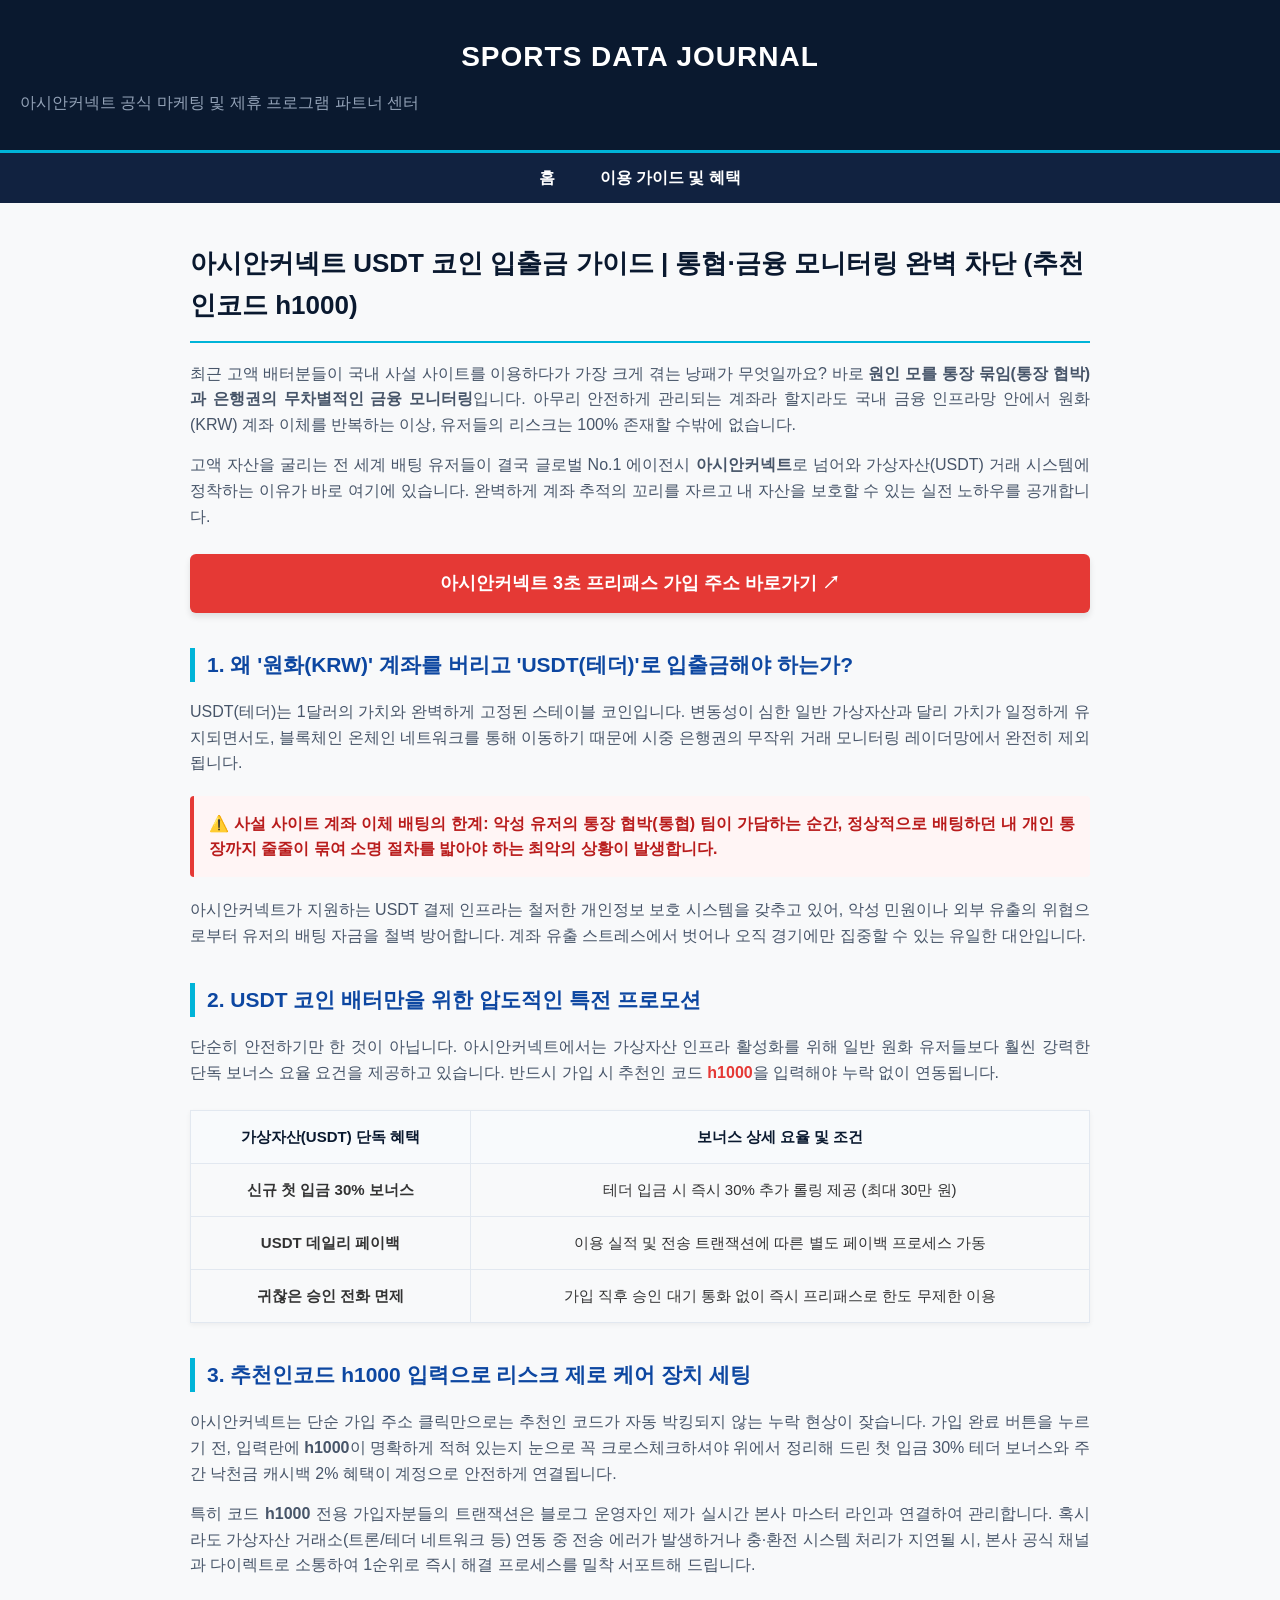
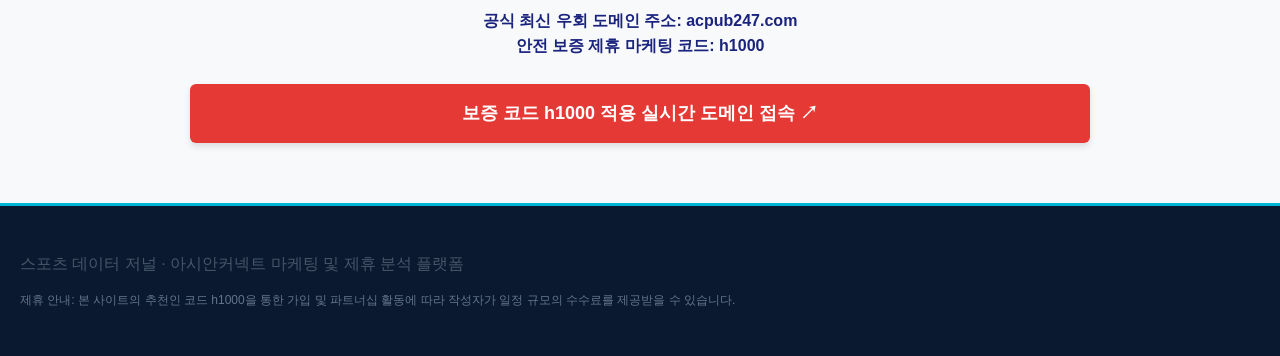
==== crypto-guide.html @ c6cddd41 "Rename Crpyto-guide.html to crypto-guide.html" ====
<!DOCTYPE html>
<html lang="ko">
<head>
    <meta charset="UTF-8">
    <meta name="viewport" content="width=device-width, initial-scale=1.0">
    <title>아시안커넥트 USDT 코인 입출금 가이드 | 통협·금융 모니터링 완벽 차단 (추천인코드 h1000)</title>
    <style>
        body { font-family: 'Noto Sans KR', sans-serif; line-height: 1.6; margin: 0; padding: 0; color: #333; background-color: #f8f9fa; }
        header { background: #0a192f; color: #fff; padding: 35px 20px; text-align: center; border-bottom: 3px solid #00b4d8; }
        header h1 { margin: 0; font-size: 28px; letter-spacing: 1px; }
        header p { margin: 10px 0 0 0; color: #94a3b8; font-size: 16px; }
        nav { background: #112240; padding: 12px; text-align: center; position: sticky; top: 0; z-index: 1000; }
        nav a { color: #fff; margin: 0 20px; font-weight: bold; text-decoration: none; font-size: 16px; }
        nav a:hover { color: #00b4d8; }
        .container { max-width: 900px; margin: 40px auto; padding: 0 20px; }
        h1.post-title { color: #0a192f; border-bottom: 2px solid #00b4d8; padding-bottom: 15px; font-size: 26px; }
        h2 { color: #0d47a1; margin-top: 35px; font-size: 21px; border-left: 5px solid #00b4d8; padding-left: 12px; }
        p { margin: 15px 0; text-align: justify; color: #475569; font-size: 16px; }
        .highlight { font-weight: bold; color: #e53935; }
        .alert-box { background-color: #fff5f5; border-left: 4px solid #e53935; padding: 15px; margin: 20px 0; border-radius: 4px; }
        .alert-box p { color: #b91c1c; margin: 0; font-weight: bold; }
        .link-btn { display: block; text-align: center; background: #e53935; color: white; padding: 15px; text-decoration: none; font-weight: bold; border-radius: 6px; margin: 25px 0; font-size: 18px; box-shadow: 0 4px 6px rgba(0,0,0,0.1); transition: background 0.3s; }
        .link-btn:hover { background: #d32f2f; }
        table { width: 100%; border-collapse: collapse; margin: 25px 0; box-shadow: 0 2px 5px rgba(0,0,0,0.05); }
        th, td { border: 1px solid #e2e8f0; padding: 14px; text-align: center; font-size: 15px; }
        th { background-color: #f8fafc; font-weight: bold; color: #0a192f; }
        footer { text-align: center; padding: 30px 20px; background: #0a192f; color: #94a3b8; font-size: 14px; margin-top: 60px; border-top: 3px solid #00b4d8; }
    </style>
</head>
<body>

<header>
    <h1>SPORTS DATA JOURNAL</h1>
    <p>아시안커넥트 공식 마케팅 및 제휴 프로그램 파트너 센터</p>
</header>

<nav>
    <a href="index.html">홈</a>
    <a href="football.html">이용 가이드 및 혜택</a>
</nav>

<div class="container">
    <h1 class="post-title">아시안커넥트 USDT 코인 입출금 가이드 | 통협·금융 모니터링 완벽 차단 (추천인코드 h1000)</h1>
    
    <p>최근 고액 배터분들이 국내 사설 사이트를 이용하다가 가장 크게 겪는 낭패가 무엇일까요? 바로 <strong>원인 모를 통장 묶임(통장 협박)과 은행권의 무차별적인 금융 모니터링</strong>입니다. 아무리 안전하게 관리되는 계좌라 할지라도 국내 금융 인프라망 안에서 원화(KRW) 계좌 이체를 반복하는 이상, 유저들의 리스크는 100% 존재할 수밖에 없습니다.</p>
    
    <p>고액 자산을 굴리는 전 세계 배팅 유저들이 결국 글로벌 No.1 에이전시 <strong>아시안커넥트</strong>로 넘어와 가상자산(USDT) 거래 시스템에 정착하는 이유가 바로 여기에 있습니다. 완벽하게 계좌 추적의 꼬리를 자르고 내 자산을 보호할 수 있는 실전 노하우를 공개합니다.</p>

    <a href="https://acpub247.com" target="_blank" class="link-btn">아시안커넥트 3초 프리패스 가입 주소 바로가기 ↗</a>

    <h2>1. 왜 '원화(KRW)' 계좌를 버리고 'USDT(테더)'로 입출금해야 하는가?</h2>
    <p>USDT(테더)는 1달러의 가치와 완벽하게 고정된 스테이블 코인입니다. 변동성이 심한 일반 가상자산과 달리 가치가 일정하게 유지되면서도, 블록체인 온체인 네트워크를 통해 이동하기 때문에 시중 은행권의 무작위 거래 모니터링 레이더망에서 완전히 제외됩니다.</p>
    
    <div class="alert-box">
        <p>⚠️ 사설 사이트 계좌 이체 배팅의 한계: 악성 유저의 통장 협박(통협) 팀이 가담하는 순간, 정상적으로 배팅하던 내 개인 통장까지 줄줄이 묶여 소명 절차를 밟아야 하는 최악의 상황이 발생합니다.</p>
    </div>
    
    <p>아시안커넥트가 지원하는 USDT 결제 인프라는 철저한 개인정보 보호 시스템을 갖추고 있어, 악성 민원이나 외부 유출의 위협으로부터 유저의 배팅 자금을 철벽 방어합니다. 계좌 유출 스트레스에서 벗어나 오직 경기에만 집중할 수 있는 유일한 대안입니다.</p>

    <h2>2. USDT 코인 배터만을 위한 압도적인 특전 프로모션</h2>
    <p>단순히 안전하기만 한 것이 아닙니다. 아시안커넥트에서는 가상자산 인프라 활성화를 위해 일반 원화 유저들보다 훨씬 강력한 단독 보너스 요율 요건을 제공하고 있습니다. 반드시 가입 시 추천인 코드 <span class="highlight">h1000</span>을 입력해야 누락 없이 연동됩니다.</p>

    <table>
        <thead>
            <tr>
                <th>가상자산(USDT) 단독 혜택</th>
                <th>보너스 상세 요율 및 조건</th>
            </tr>
        </thead>
        <tbody>
            <tr>
                <td><strong>신규 첫 입금 30% 보너스</strong></td>
                <td>테더 입금 시 즉시 30% 추가 롤링 제공 (최대 30만 원)</td>
            </tr>
            <tr>
                <td><strong>USDT 데일리 페이백</strong></td>
                <td>이용 실적 및 전송 트랜잭션에 따른 별도 페이백 프로세스 가동</td>
            </tr>
            <tr>
                <td><strong>귀찮은 승인 전화 면제</strong></td>
                <td>가입 직후 승인 대기 통화 없이 즉시 프리패스로 한도 무제한 이용</td>
            </tr>
        </tbody>
    </table>

    <h2>3. 추천인코드 h1000 입력으로 리스크 제로 케어 장치 세팅</h2>
    <p>아시안커넥트는 단순 가입 주소 클릭만으로는 추천인 코드가 자동 박킹되지 않는 누락 현상이 잦습니다. 가입 완료 버튼을 누르기 전, 입력란에 <strong>h1000</strong>이 명확하게 적혀 있는지 눈으로 꼭 크로스체크하셔야 위에서 정리해 드린 첫 입금 30% 테더 보너스와 주간 낙천금 캐시백 2% 혜택이 계정으로 안전하게 연결됩니다.</p>
    
    <p>특히 코드 <strong>h1000</strong> 전용 가입자분들의 트랜잭션은 블로그 운영자인 제가 실시간 본사 마스터 라인과 연결하여 관리합니다. 혹시라도 가상자산 거래소(트론/테더 네트워크 등) 연동 중 전송 에러가 발생하거나 충·환전 시스템 처리가 지연될 시, 본사 공식 채널과 다이렉트로 소통하여 1순위로 즉시 해결 프로세스를 밀착 서포트해 드립니다.</p>

    <p style="font-weight: bold; text-align: center; color: #1a237e; margin-top: 30px;">공식 최신 우회 도메인 주소: acpub247.com<br>안전 보증 제휴 마케팅 코드: h1000</p>
    
    <a href="https://acpub247.com" target="_blank" class="link-btn">보증 코드 h1000 적용 실시간 도메인 접속 ↗</a>
</div>

<footer>
    <p>스포츠 데이터 저널 · 아시안커넥트 마케팅 및 제휴 분석 플랫폼</p>
    <p style="font-size: 12px; color: #64748b; margin-top: 10px;">제휴 안내: 본 사이트의 추천인 코드 h1000을 통한 가입 및 파트너십 활동에 따라 작성자가 일정 규모의 수수료를 제공받을 수 있습니다.</p>
</footer>

</body>
</html>
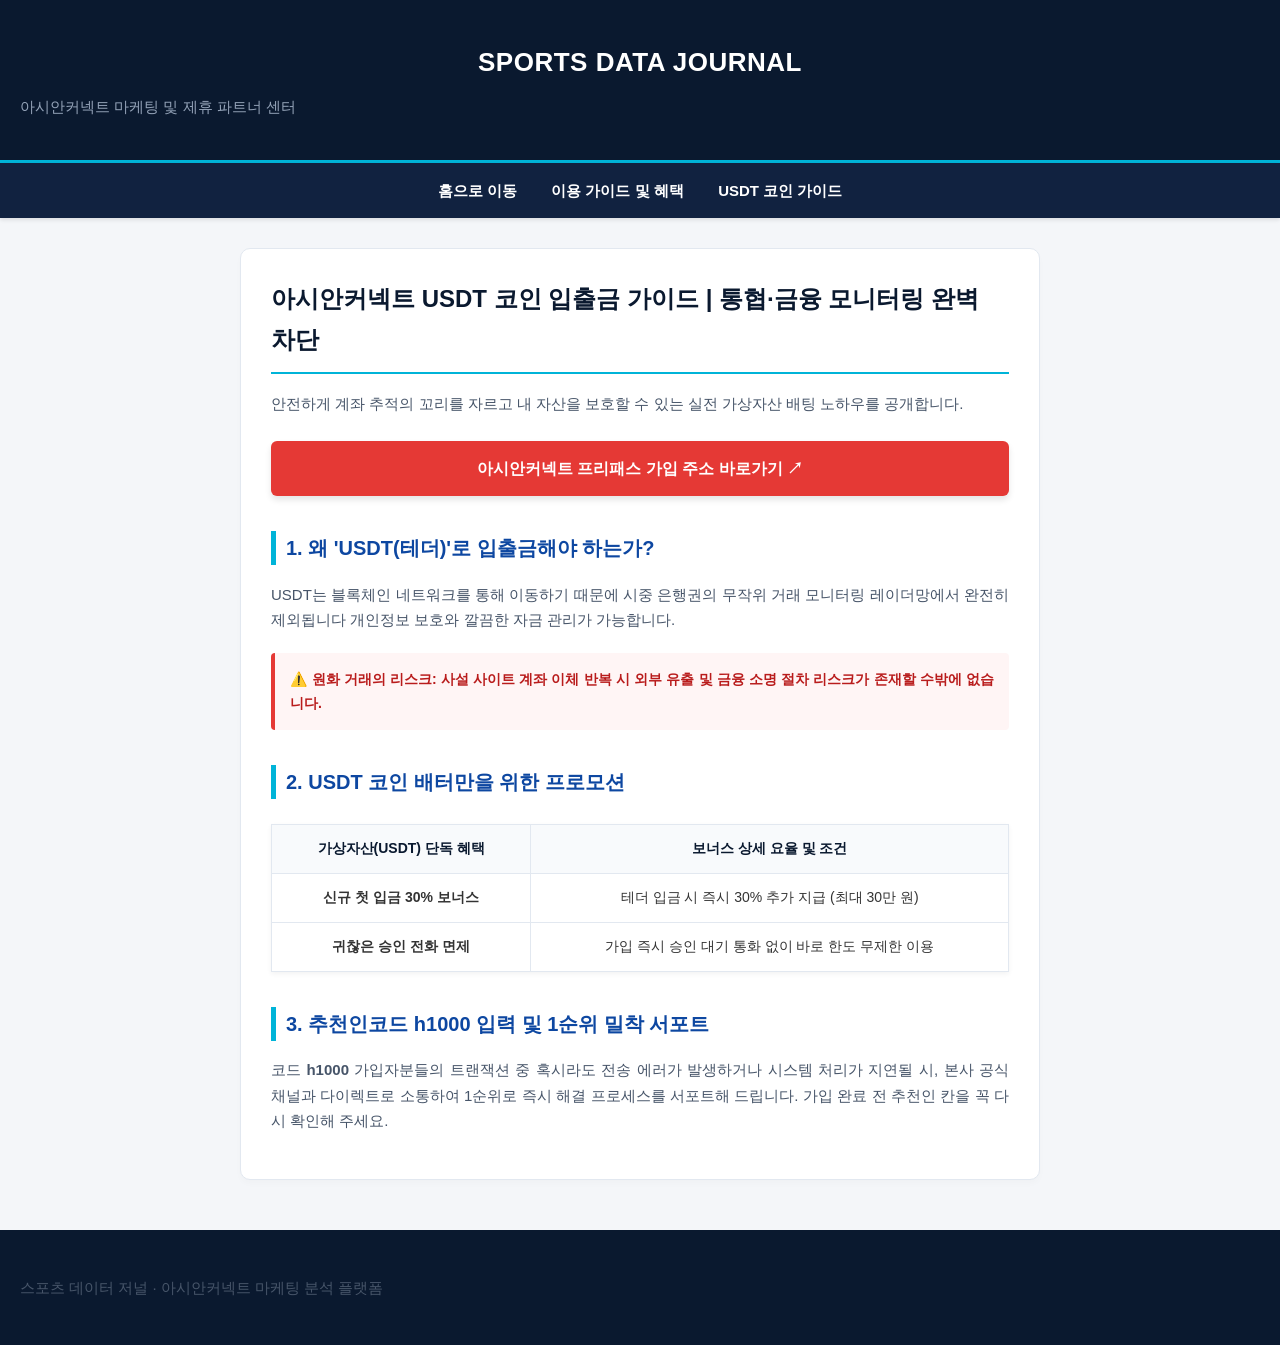
==== commit 46e7e620: "Update crypto-guide.html" ====
--- a/crypto-guide.html
+++ b/crypto-guide.html
@@ -3,100 +3,81 @@
 <head>
     <meta charset="UTF-8">
     <meta name="viewport" content="width=device-width, initial-scale=1.0">
-    <title>아시안커넥트 USDT 코인 입출금 가이드 | 통협·금융 모니터링 완벽 차단 (추천인코드 h1000)</title>
+    <title>아시안커넥트 USDT 코인 입출금 가이드 | 추천인코드 h1000</title>
     <style>
-        body { font-family: 'Noto Sans KR', sans-serif; line-height: 1.6; margin: 0; padding: 0; color: #333; background-color: #f8f9fa; }
-        header { background: #0a192f; color: #fff; padding: 35px 20px; text-align: center; border-bottom: 3px solid #00b4d8; }
-        header h1 { margin: 0; font-size: 28px; letter-spacing: 1px; }
-        header p { margin: 10px 0 0 0; color: #94a3b8; font-size: 16px; }
-        nav { background: #112240; padding: 12px; text-align: center; position: sticky; top: 0; z-index: 1000; }
-        nav a { color: #fff; margin: 0 20px; font-weight: bold; text-decoration: none; font-size: 16px; }
+        * { box-sizing: border-box; }
+        body { font-family: 'Noto Sans KR', sans-serif; line-height: 1.7; margin: 0; padding: 0; color: #333; background-color: #f4f6f9; }
+        header { background: #0a192f; color: #fff; padding: 40px 20px; text-align: center; border-bottom: 3px solid #00b4d8; }
+        header h1 { margin: 0; font-size: 26px; font-weight: 700; letter-spacing: 0.5px; }
+        header p { margin: 10px 0 0 0; color: #94a3b8; font-size: 15px; }
+        nav { background: #112240; padding: 14px; text-align: center; position: sticky; top: 0; z-index: 1000; box-shadow: 0 2px 4px rgba(0,0,0,0.1); }
+        nav a { color: #fff; margin: 0 15px; font-weight: bold; text-decoration: none; font-size: 15px; transition: color 0.2s; }
         nav a:hover { color: #00b4d8; }
-        .container { max-width: 900px; margin: 40px auto; padding: 0 20px; }
-        h1.post-title { color: #0a192f; border-bottom: 2px solid #00b4d8; padding-bottom: 15px; font-size: 26px; }
-        h2 { color: #0d47a1; margin-top: 35px; font-size: 21px; border-left: 5px solid #00b4d8; padding-left: 12px; }
-        p { margin: 15px 0; text-align: justify; color: #475569; font-size: 16px; }
-        .highlight { font-weight: bold; color: #e53935; }
+        .container { max-width: 800px; margin: 30px auto; padding: 0 20px; background: #fff; border: 1px solid #e2e8f0; border-radius: 10px; box-shadow: 0 4px 6px rgba(0,0,0,0.02); }
+        .content-area { padding: 30px 10px; }
+        h1.post-title { color: #0a192f; border-bottom: 2px solid #00b4d8; padding-bottom: 12px; font-size: 24px; margin-top: 0; }
+        h2 { color: #0d47a1; margin-top: 35px; font-size: 20px; border-left: 5px solid #00b4d8; padding-left: 10px; }
+        p { margin: 15px 0; text-align: justify; color: #475569; font-size: 15px; }
         .alert-box { background-color: #fff5f5; border-left: 4px solid #e53935; padding: 15px; margin: 20px 0; border-radius: 4px; }
-        .alert-box p { color: #b91c1c; margin: 0; font-weight: bold; }
-        .link-btn { display: block; text-align: center; background: #e53935; color: white; padding: 15px; text-decoration: none; font-weight: bold; border-radius: 6px; margin: 25px 0; font-size: 18px; box-shadow: 0 4px 6px rgba(0,0,0,0.1); transition: background 0.3s; }
+        .alert-box p { color: #b91c1c; margin: 0; font-weight: bold; font-size: 14px; }
+        .link-btn { display: block; text-align: center; background: #e53935; color: white; padding: 14px; text-decoration: none; font-weight: bold; border-radius: 6px; margin: 25px 0; font-size: 16px; box-shadow: 0 4px 6px rgba(0,0,0,0.1); transition: background 0.3s; }
         .link-btn:hover { background: #d32f2f; }
         table { width: 100%; border-collapse: collapse; margin: 25px 0; box-shadow: 0 2px 5px rgba(0,0,0,0.05); }
-        th, td { border: 1px solid #e2e8f0; padding: 14px; text-align: center; font-size: 15px; }
+        th, td { border: 1px solid #e2e8f0; padding: 12px; text-align: center; font-size: 14px; }
         th { background-color: #f8fafc; font-weight: bold; color: #0a192f; }
-        footer { text-align: center; padding: 30px 20px; background: #0a192f; color: #94a3b8; font-size: 14px; margin-top: 60px; border-top: 3px solid #00b4d8; }
+        footer { text-align: center; padding: 30px 20px; background: #0a192f; color: #94a3b8; font-size: 13px; margin-top: 50px; }
     </style>
 </head>
 <body>
-
 <header>
     <h1>SPORTS DATA JOURNAL</h1>
-    <p>아시안커넥트 공식 마케팅 및 제휴 프로그램 파트너 센터</p>
+    <p>아시안커넥트 마케팅 및 제휴 파트너 센터</p>
 </header>
+<nav>
+    <a href="./index.html">홈으로 이동</a>
+    <a href="./football.html">이용 가이드 및 혜택</a>
+    <a href="./crypto-guide.html">USDT 코인 가이드</a>
+</nav>
+<div class="container">
+    <div class="content-area">
+        <h1 class="post-title">아시안커넥트 USDT 코인 입출금 가이드 | 통협·금융 모니터링 완벽 차단</h1>
+        <p>안전하게 계좌 추적의 꼬리를 자르고 내 자산을 보호할 수 있는 실전 가상자산 배팅 노하우를 공개합니다.</p>
 
-<nav>
-    <a href="index.html">홈</a>
-    <a href="football.html">이용 가이드 및 혜택</a>
-</nav>
+        <a href="https://acpub247.com" target="_blank" class="link-btn">아시안커넥트 프리패스 가입 주소 바로가기 ↗</a>
 
-<div class="container">
-    <h1 class="post-title">아시안커넥트 USDT 코인 입출금 가이드 | 통협·금융 모니터링 완벽 차단 (추천인코드 h1000)</h1>
-    
-    <p>최근 고액 배터분들이 국내 사설 사이트를 이용하다가 가장 크게 겪는 낭패가 무엇일까요? 바로 <strong>원인 모를 통장 묶임(통장 협박)과 은행권의 무차별적인 금융 모니터링</strong>입니다. 아무리 안전하게 관리되는 계좌라 할지라도 국내 금융 인프라망 안에서 원화(KRW) 계좌 이체를 반복하는 이상, 유저들의 리스크는 100% 존재할 수밖에 없습니다.</p>
-    
-    <p>고액 자산을 굴리는 전 세계 배팅 유저들이 결국 글로벌 No.1 에이전시 <strong>아시안커넥트</strong>로 넘어와 가상자산(USDT) 거래 시스템에 정착하는 이유가 바로 여기에 있습니다. 완벽하게 계좌 추적의 꼬리를 자르고 내 자산을 보호할 수 있는 실전 노하우를 공개합니다.</p>
+        <h2>1. 왜 'USDT(테더)'로 입출금해야 하는가?</h2>
+        <p>USDT는 블록체인 네트워크를 통해 이동하기 때문에 시중 은행권의 무작위 거래 모니터링 레이더망에서 완전히 제외됩니다 개인정보 보호와 깔끔한 자금 관리가 가능합니다.</p>
+        
+        <div class="alert-box">
+            <p>⚠️ 원화 거래의 리스크: 사설 사이트 계좌 이체 반복 시 외부 유출 및 금융 소명 절차 리스크가 존재할 수밖에 없습니다.</p>
+        </div>
 
-    <a href="https://acpub247.com" target="_blank" class="link-btn">아시안커넥트 3초 프리패스 가입 주소 바로가기 ↗</a>
+        <h2>2. USDT 코인 배터만을 위한 프로모션</h2>
+        <table>
+            <thead>
+                <tr>
+                    <th>가상자산(USDT) 단독 혜택</th>
+                    <th>보너스 상세 요율 및 조건</th>
+                </tr>
+            </thead>
+            <tbody>
+                <tr>
+                    <td><strong>신규 첫 입금 30% 보너스</strong></td>
+                    <td>테더 입금 시 즉시 30% 추가 지급 (최대 30만 원)</td>
+                </tr>
+                <tr>
+                    <td><strong>귀찮은 승인 전화 면제</strong></td>
+                    <td>가입 즉시 승인 대기 통화 없이 바로 한도 무제한 이용</td>
+                </tr>
+            </tbody>
+        </table>
 
-    <h2>1. 왜 '원화(KRW)' 계좌를 버리고 'USDT(테더)'로 입출금해야 하는가?</h2>
-    <p>USDT(테더)는 1달러의 가치와 완벽하게 고정된 스테이블 코인입니다. 변동성이 심한 일반 가상자산과 달리 가치가 일정하게 유지되면서도, 블록체인 온체인 네트워크를 통해 이동하기 때문에 시중 은행권의 무작위 거래 모니터링 레이더망에서 완전히 제외됩니다.</p>
-    
-    <div class="alert-box">
-        <p>⚠️ 사설 사이트 계좌 이체 배팅의 한계: 악성 유저의 통장 협박(통협) 팀이 가담하는 순간, 정상적으로 배팅하던 내 개인 통장까지 줄줄이 묶여 소명 절차를 밟아야 하는 최악의 상황이 발생합니다.</p>
+        <h2>3. 추천인코드 h1000 입력 및 1순위 밀착 서포트</h2>
+        <p>코드 <strong>h1000</strong> 가입자분들의 트랜잭션 중 혹시라도 전송 에러가 발생하거나 시스템 처리가 지연될 시, 본사 공식 채널과 다이렉트로 소통하여 1순위로 즉시 해결 프로세스를 서포트해 드립니다. 가입 완료 전 추천인 칸을 꼭 다시 확인해 주세요.</p>
     </div>
-    
-    <p>아시안커넥트가 지원하는 USDT 결제 인프라는 철저한 개인정보 보호 시스템을 갖추고 있어, 악성 민원이나 외부 유출의 위협으로부터 유저의 배팅 자금을 철벽 방어합니다. 계좌 유출 스트레스에서 벗어나 오직 경기에만 집중할 수 있는 유일한 대안입니다.</p>
-
-    <h2>2. USDT 코인 배터만을 위한 압도적인 특전 프로모션</h2>
-    <p>단순히 안전하기만 한 것이 아닙니다. 아시안커넥트에서는 가상자산 인프라 활성화를 위해 일반 원화 유저들보다 훨씬 강력한 단독 보너스 요율 요건을 제공하고 있습니다. 반드시 가입 시 추천인 코드 <span class="highlight">h1000</span>을 입력해야 누락 없이 연동됩니다.</p>
-
-    <table>
-        <thead>
-            <tr>
-                <th>가상자산(USDT) 단독 혜택</th>
-                <th>보너스 상세 요율 및 조건</th>
-            </tr>
-        </thead>
-        <tbody>
-            <tr>
-                <td><strong>신규 첫 입금 30% 보너스</strong></td>
-                <td>테더 입금 시 즉시 30% 추가 롤링 제공 (최대 30만 원)</td>
-            </tr>
-            <tr>
-                <td><strong>USDT 데일리 페이백</strong></td>
-                <td>이용 실적 및 전송 트랜잭션에 따른 별도 페이백 프로세스 가동</td>
-            </tr>
-            <tr>
-                <td><strong>귀찮은 승인 전화 면제</strong></td>
-                <td>가입 직후 승인 대기 통화 없이 즉시 프리패스로 한도 무제한 이용</td>
-            </tr>
-        </tbody>
-    </table>
-
-    <h2>3. 추천인코드 h1000 입력으로 리스크 제로 케어 장치 세팅</h2>
-    <p>아시안커넥트는 단순 가입 주소 클릭만으로는 추천인 코드가 자동 박킹되지 않는 누락 현상이 잦습니다. 가입 완료 버튼을 누르기 전, 입력란에 <strong>h1000</strong>이 명확하게 적혀 있는지 눈으로 꼭 크로스체크하셔야 위에서 정리해 드린 첫 입금 30% 테더 보너스와 주간 낙천금 캐시백 2% 혜택이 계정으로 안전하게 연결됩니다.</p>
-    
-    <p>특히 코드 <strong>h1000</strong> 전용 가입자분들의 트랜잭션은 블로그 운영자인 제가 실시간 본사 마스터 라인과 연결하여 관리합니다. 혹시라도 가상자산 거래소(트론/테더 네트워크 등) 연동 중 전송 에러가 발생하거나 충·환전 시스템 처리가 지연될 시, 본사 공식 채널과 다이렉트로 소통하여 1순위로 즉시 해결 프로세스를 밀착 서포트해 드립니다.</p>
-
-    <p style="font-weight: bold; text-align: center; color: #1a237e; margin-top: 30px;">공식 최신 우회 도메인 주소: acpub247.com<br>안전 보증 제휴 마케팅 코드: h1000</p>
-    
-    <a href="https://acpub247.com" target="_blank" class="link-btn">보증 코드 h1000 적용 실시간 도메인 접속 ↗</a>
 </div>
-
 <footer>
-    <p>스포츠 데이터 저널 · 아시안커넥트 마케팅 및 제휴 분석 플랫폼</p>
-    <p style="font-size: 12px; color: #64748b; margin-top: 10px;">제휴 안내: 본 사이트의 추천인 코드 h1000을 통한 가입 및 파트너십 활동에 따라 작성자가 일정 규모의 수수료를 제공받을 수 있습니다.</p>
+    <p>스포츠 데이터 저널 · 아시안커넥트 마케팅 분석 플랫폼</p>
 </footer>
-
 </body>
 </html>
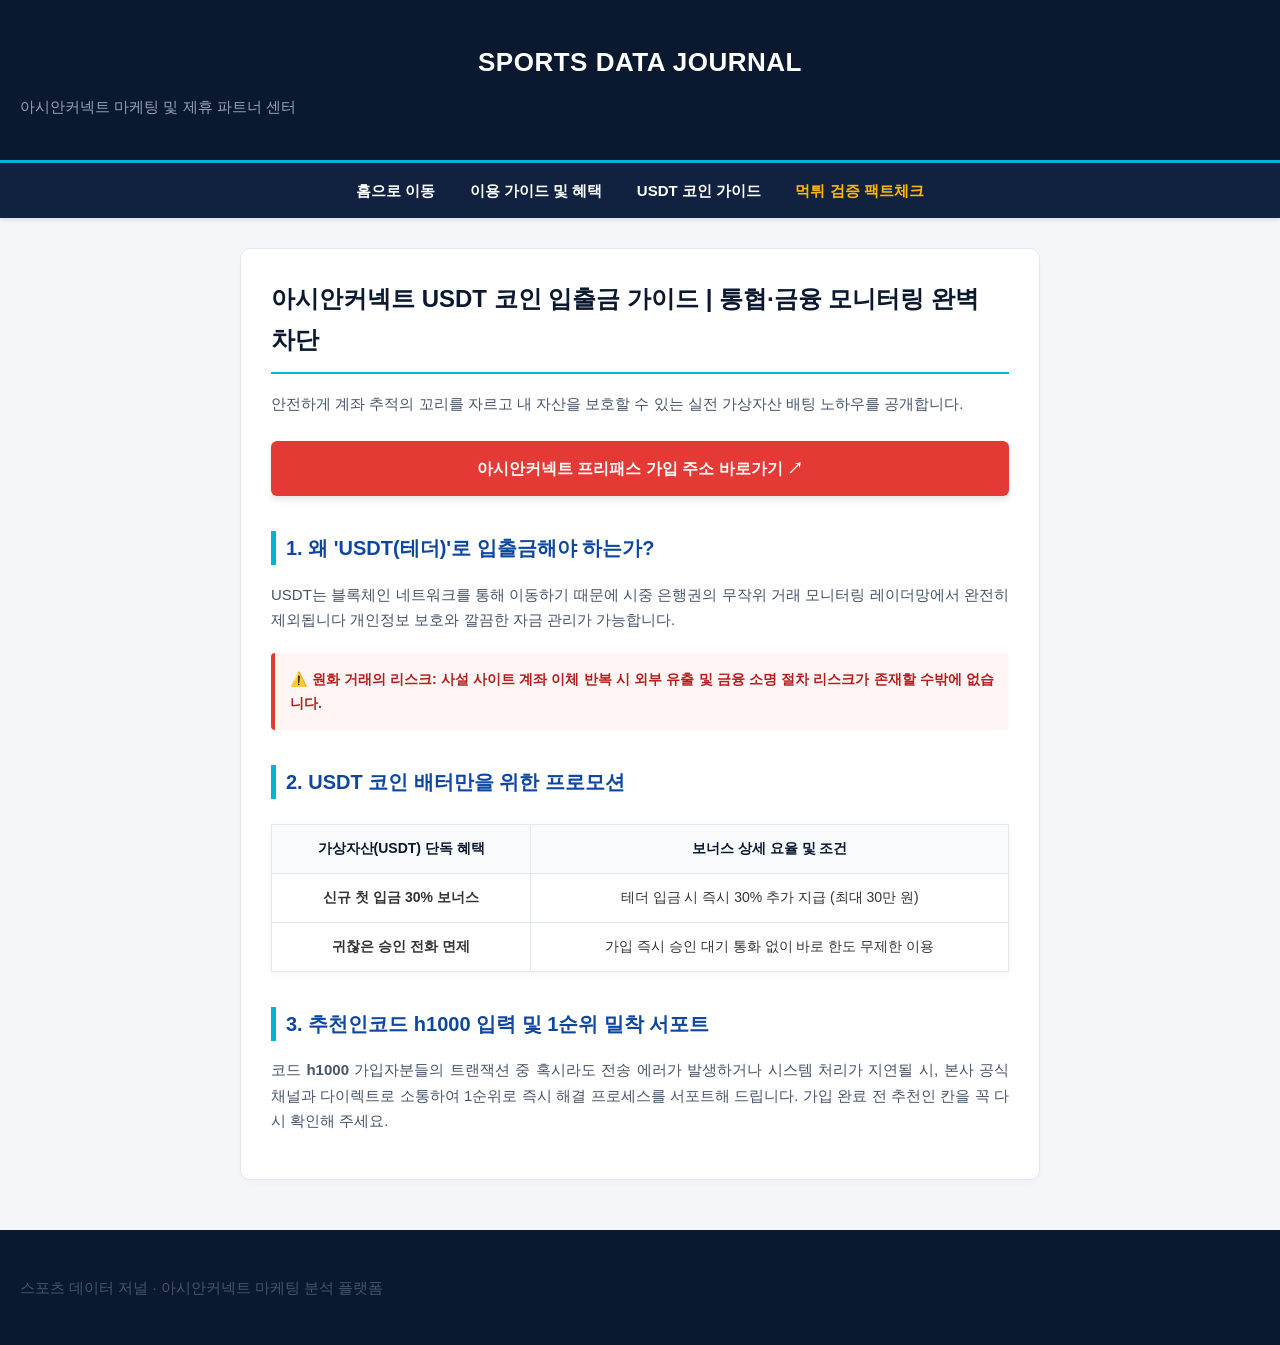
==== commit a63af6eb: "Update crypto-guide.html" ====
--- a/crypto-guide.html
+++ b/crypto-guide.html
@@ -37,6 +37,7 @@
     <a href="./index.html">홈으로 이동</a>
     <a href="./football.html">이용 가이드 및 혜택</a>
     <a href="./crypto-guide.html">USDT 코인 가이드</a>
+    <a href="./verification.html" style="color: #ffb703;">먹튀 검증 팩트체크</a>
 </nav>
 <div class="container">
     <div class="content-area">
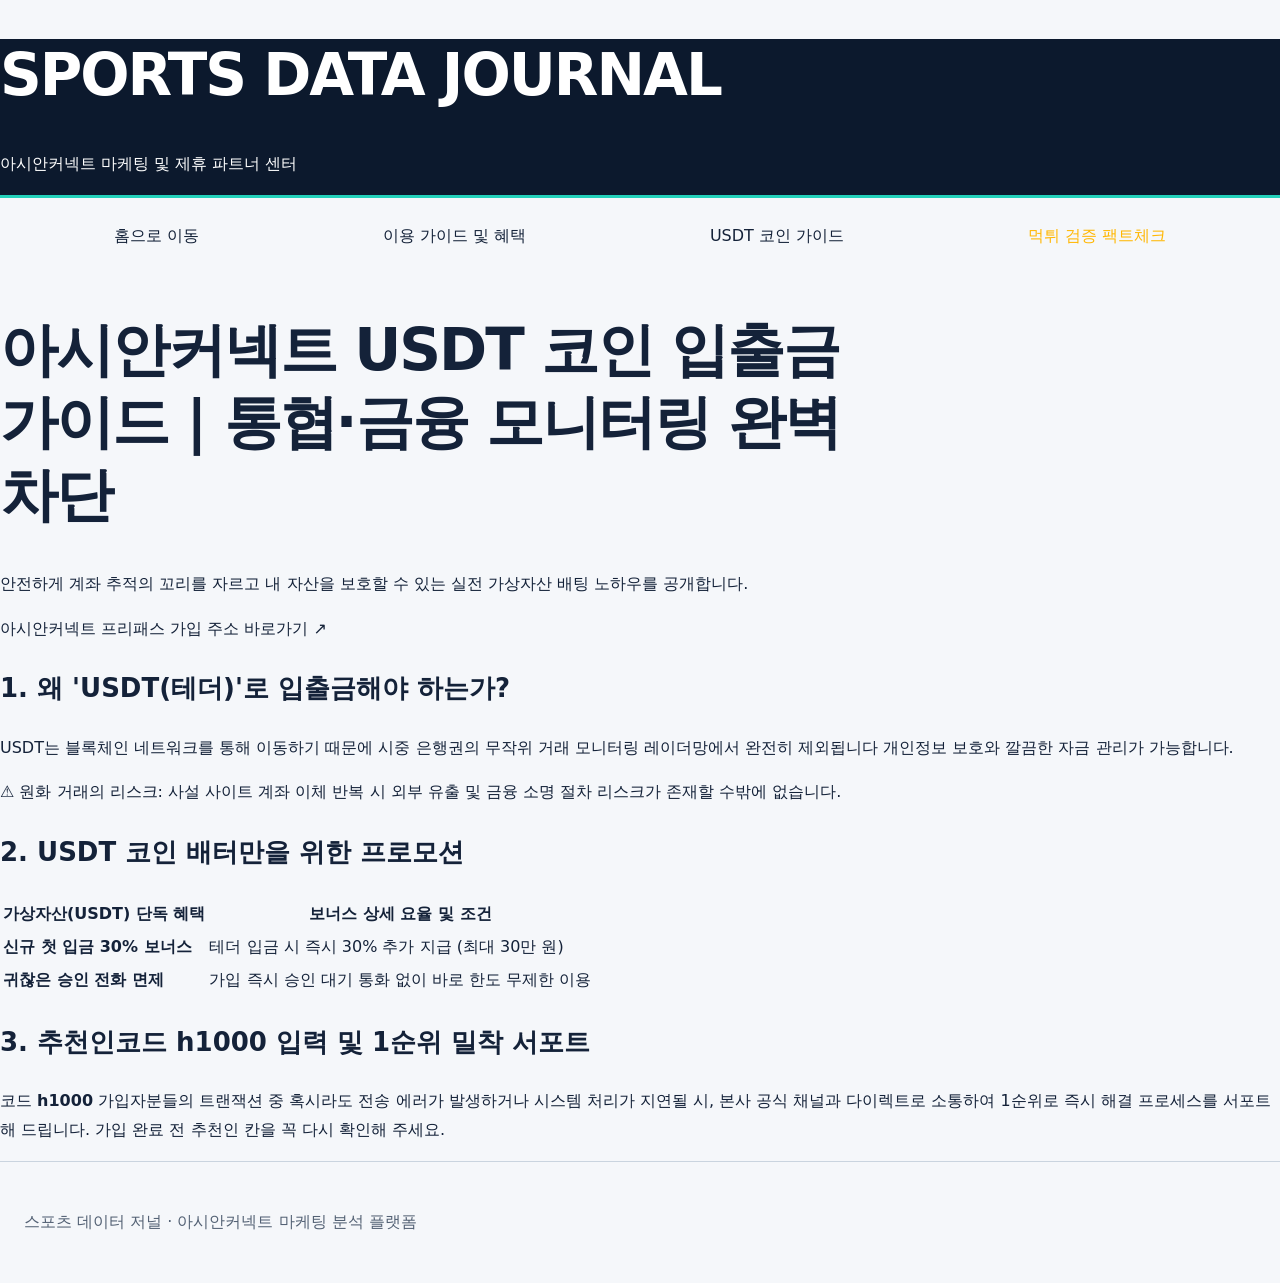
==== commit 7cad4bc5: "Update crypto-guide.html" ====
--- a/crypto-guide.html
+++ b/crypto-guide.html
@@ -4,29 +4,8 @@
     <meta charset="UTF-8">
     <meta name="viewport" content="width=device-width, initial-scale=1.0">
     <title>아시안커넥트 USDT 코인 입출금 가이드 | 추천인코드 h1000</title>
-    <style>
-        * { box-sizing: border-box; }
-        body { font-family: 'Noto Sans KR', sans-serif; line-height: 1.7; margin: 0; padding: 0; color: #333; background-color: #f4f6f9; }
-        header { background: #0a192f; color: #fff; padding: 40px 20px; text-align: center; border-bottom: 3px solid #00b4d8; }
-        header h1 { margin: 0; font-size: 26px; font-weight: 700; letter-spacing: 0.5px; }
-        header p { margin: 10px 0 0 0; color: #94a3b8; font-size: 15px; }
-        nav { background: #112240; padding: 14px; text-align: center; position: sticky; top: 0; z-index: 1000; box-shadow: 0 2px 4px rgba(0,0,0,0.1); }
-        nav a { color: #fff; margin: 0 15px; font-weight: bold; text-decoration: none; font-size: 15px; transition: color 0.2s; }
-        nav a:hover { color: #00b4d8; }
-        .container { max-width: 800px; margin: 30px auto; padding: 0 20px; background: #fff; border: 1px solid #e2e8f0; border-radius: 10px; box-shadow: 0 4px 6px rgba(0,0,0,0.02); }
-        .content-area { padding: 30px 10px; }
-        h1.post-title { color: #0a192f; border-bottom: 2px solid #00b4d8; padding-bottom: 12px; font-size: 24px; margin-top: 0; }
-        h2 { color: #0d47a1; margin-top: 35px; font-size: 20px; border-left: 5px solid #00b4d8; padding-left: 10px; }
-        p { margin: 15px 0; text-align: justify; color: #475569; font-size: 15px; }
-        .alert-box { background-color: #fff5f5; border-left: 4px solid #e53935; padding: 15px; margin: 20px 0; border-radius: 4px; }
-        .alert-box p { color: #b91c1c; margin: 0; font-weight: bold; font-size: 14px; }
-        .link-btn { display: block; text-align: center; background: #e53935; color: white; padding: 14px; text-decoration: none; font-weight: bold; border-radius: 6px; margin: 25px 0; font-size: 16px; box-shadow: 0 4px 6px rgba(0,0,0,0.1); transition: background 0.3s; }
-        .link-btn:hover { background: #d32f2f; }
-        table { width: 100%; border-collapse: collapse; margin: 25px 0; box-shadow: 0 2px 5px rgba(0,0,0,0.05); }
-        th, td { border: 1px solid #e2e8f0; padding: 12px; text-align: center; font-size: 14px; }
-        th { background-color: #f8fafc; font-weight: bold; color: #0a192f; }
-        footer { text-align: center; padding: 30px 20px; background: #0a192f; color: #94a3b8; font-size: 13px; margin-top: 50px; }
-    </style>
+    <link rel="stylesheet" href="./style.css">
+
 </head>
 <body>
 <header>
--- a/style.css
+++ b/style.css
@@ -0,0 +1 @@
+*{box-sizing:border-box}body{margin:0;background:#f5f7fa;color:#142239;font:16px/1.8 system-ui,sans-serif}a{color:inherit;text-decoration:none}header{background:#0c192d;color:white;border-bottom:3px solid #23d1ba}nav,.wrap{max-width:1100px;margin:auto;padding:24px}nav{display:flex;justify-content:space-between;gap:24px;flex-wrap:wrap}.brand{font-weight:800;font-size:23px}.links{display:flex;gap:22px;flex-wrap:wrap}.hero{padding:64px 0 38px;border-bottom:1px solid #cad4df}.eyebrow{color:#087e70;font-size:14px;font-weight:800;letter-spacing:2px}h1{font-size:clamp(32px,5vw,58px);line-height:1.25;letter-spacing:-2px;max-width:850px}h2{font-size:26px}.sub{color:#536174;max-width:680px}.grid{display:grid;grid-template-columns:repeat(3,1fr);gap:24px;margin:28px 0 60px}.card{background:white;padding:28px;border:1px solid #d8e0e8;border-radius:12px;transition:transform .2s}.card:hover{transform:translateY(-4px);border-color:#087e70}.card h2{font-size:23px}.tag{font-size:14px;color:#087e70;font-weight:700}.article{max-width:760px;margin:40px auto;background:white;padding:40px;border-radius:12px}.article p{margin:22px 0}details{padding:20px 0;border-bottom:1px solid #d8e0e8}summary{cursor:pointer;font-weight:700}footer{border-top:1px solid #cad4df;color:#536174;padding:30px 24px}a:focus-visible,summary:focus-visible{outline:3px solid #087e70;outline-offset:5px}@media(max-width:700px){.grid{grid-template-columns:1fr}.hero{padding-top:28px}.article{padding:24px}.links{gap:16px}nav,.wrap{padding:20px}}
